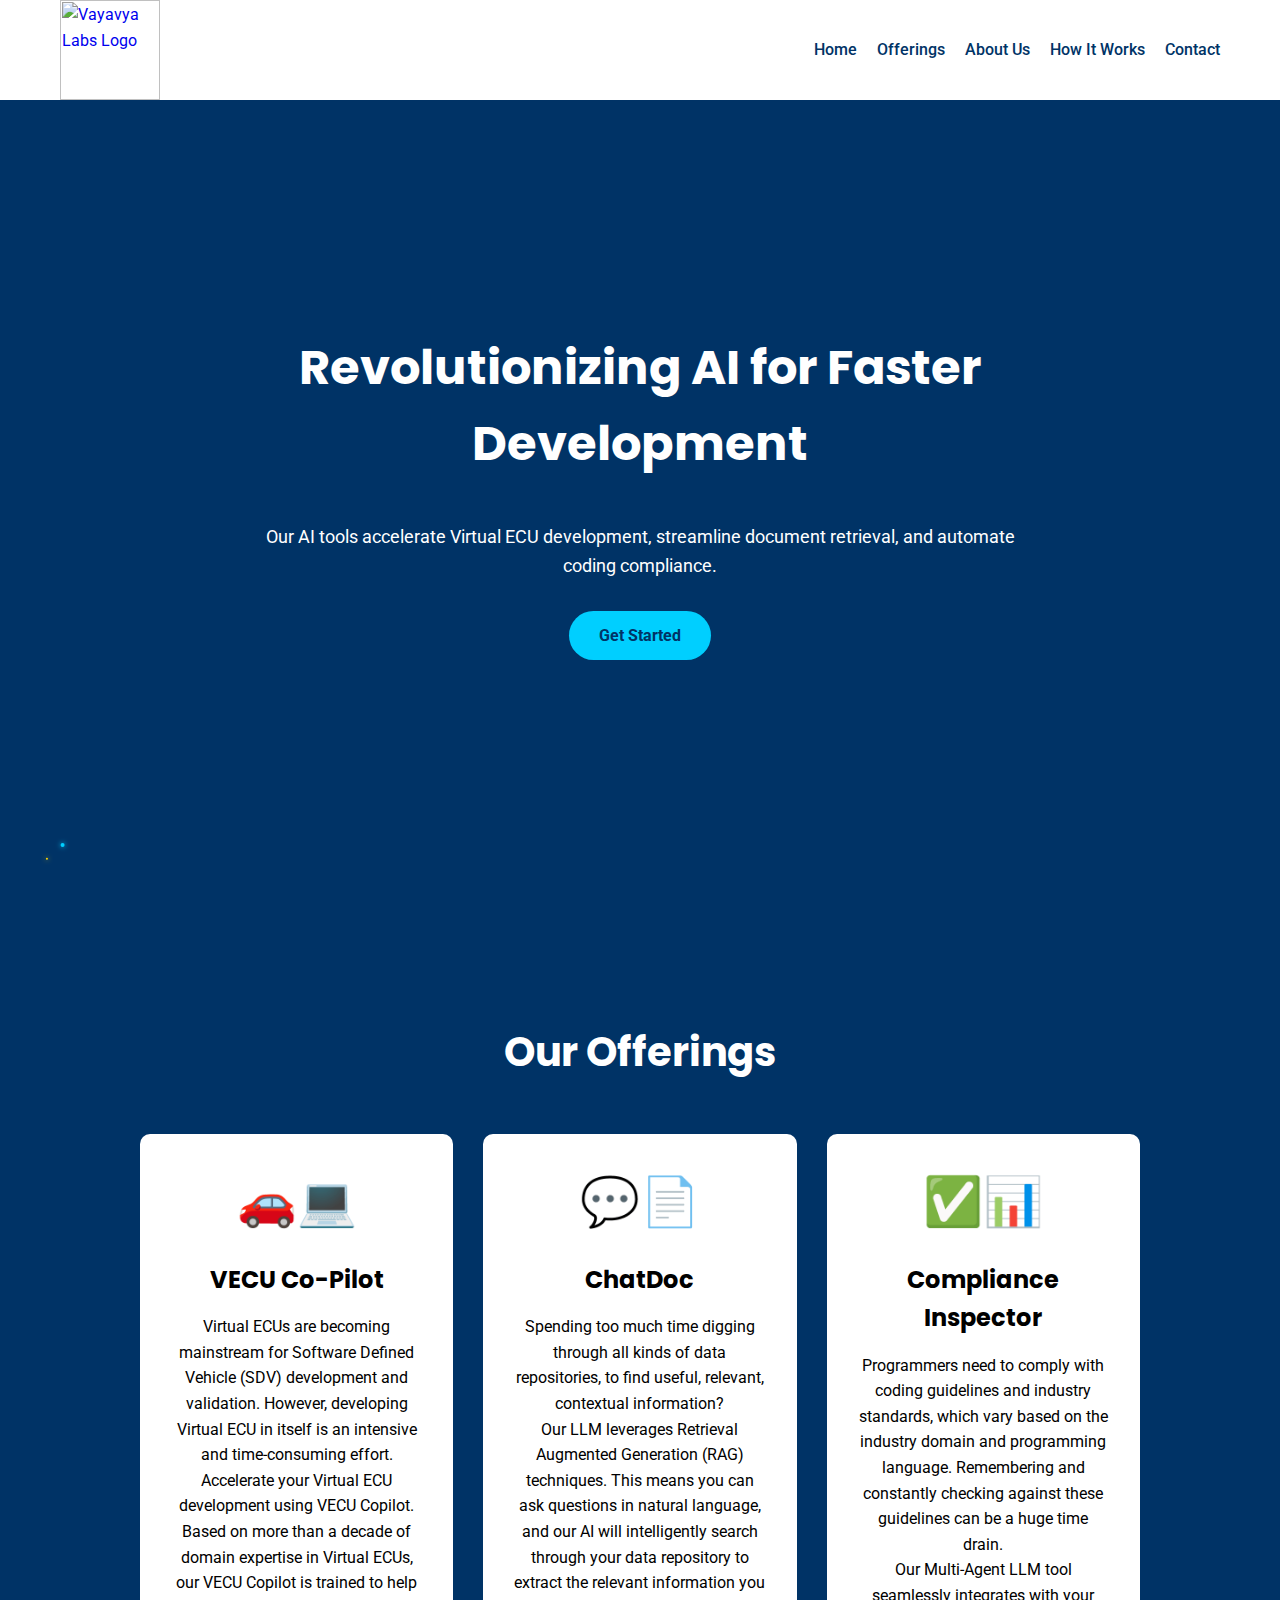
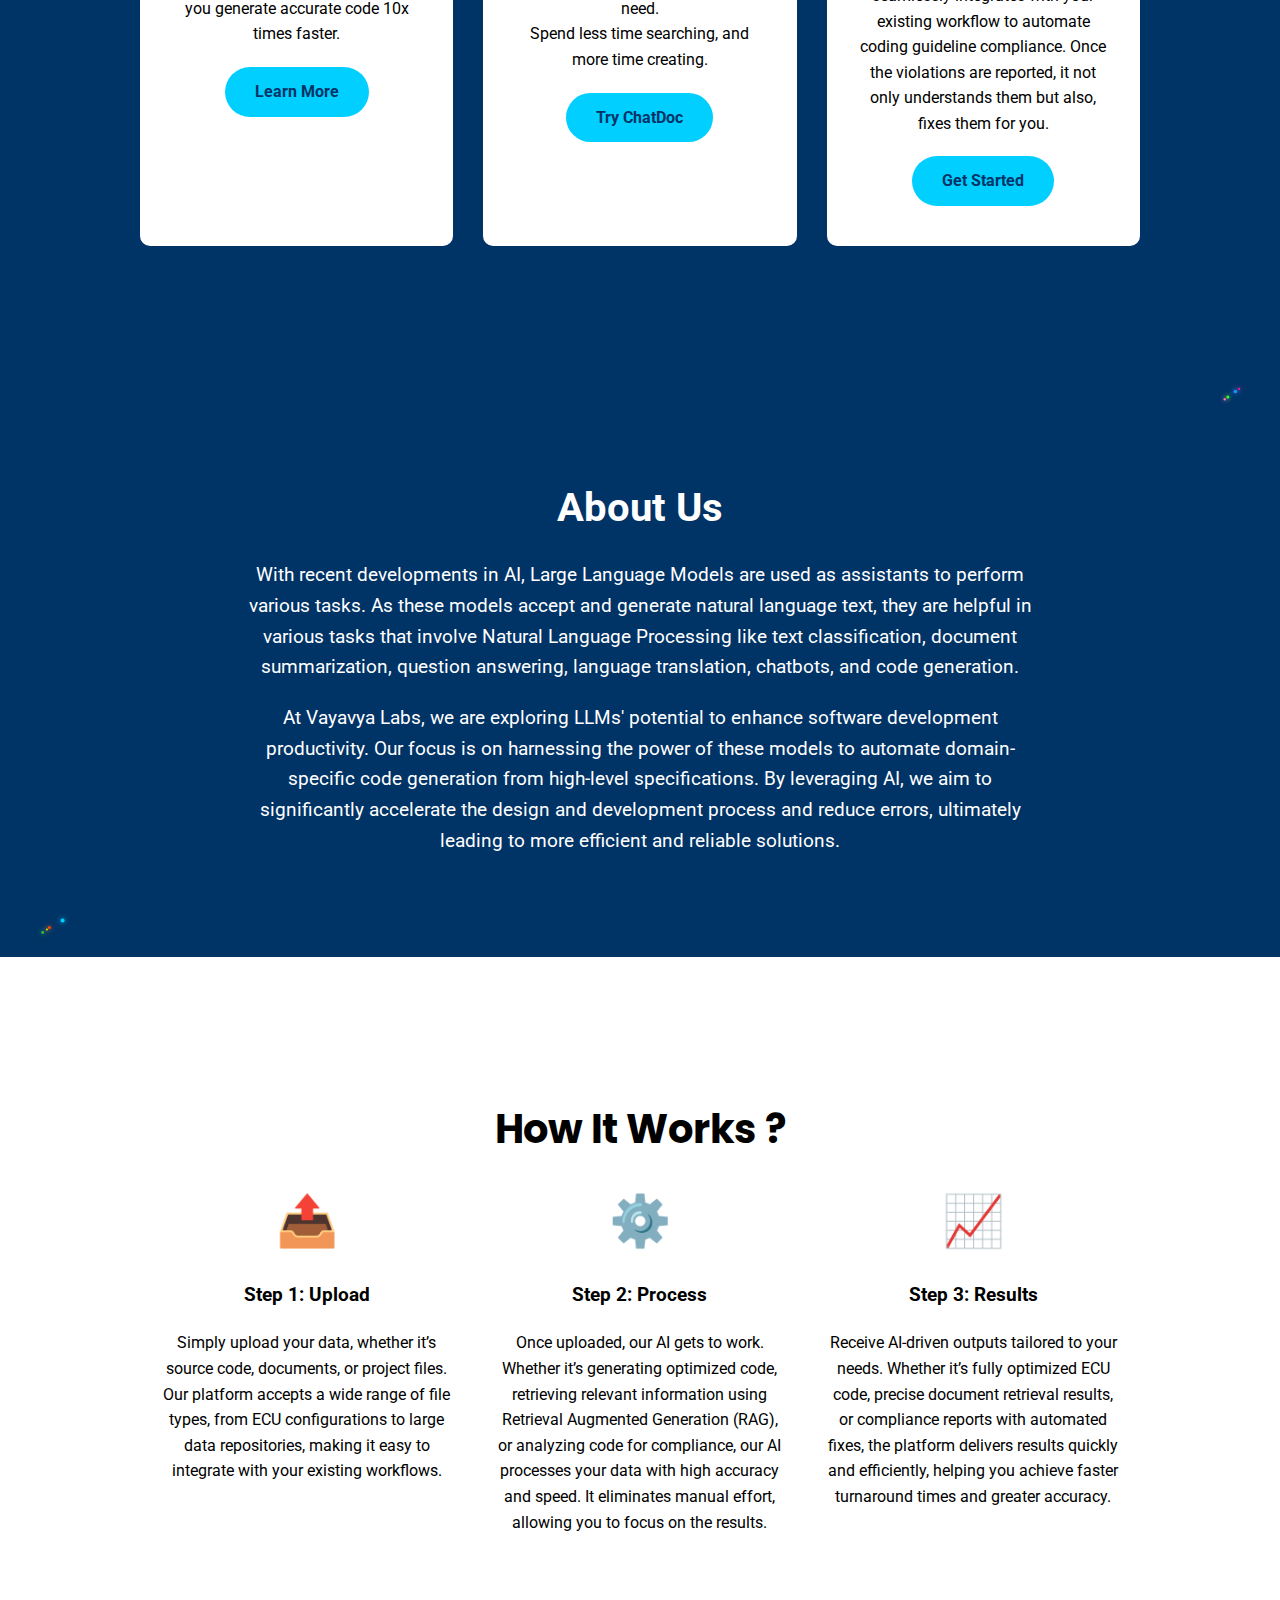
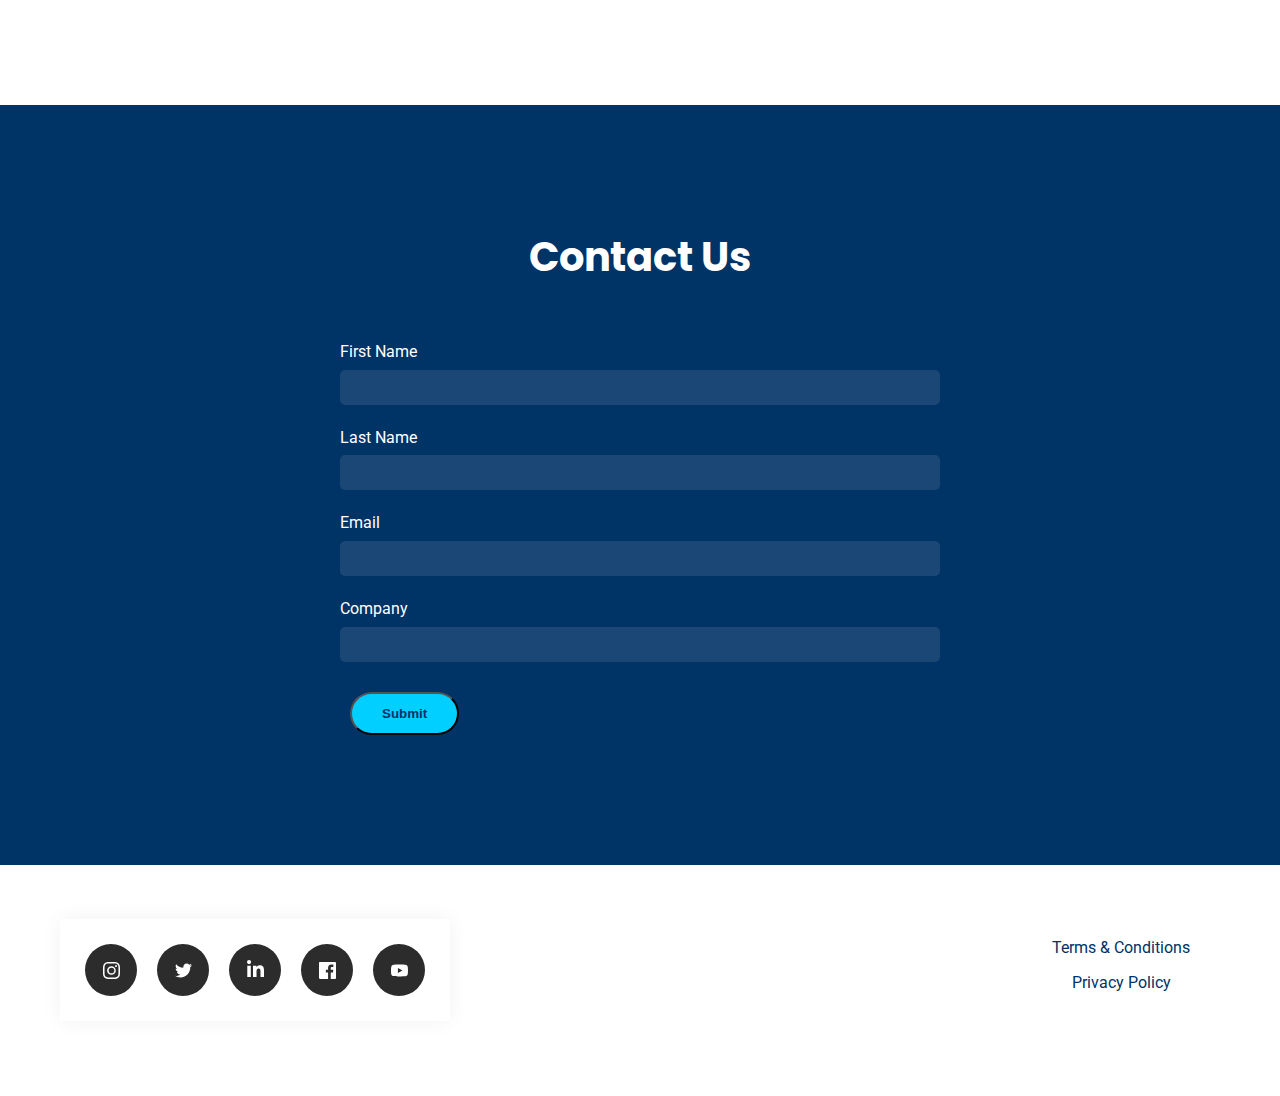
==== index.html @ 44fab0cd "Initial Commit, Adding all files" ====
<html>
<head>
  <meta charset="UTF-8">
  <meta name="viewport" content="width=device-width, initial-scale=1.0">
  <script src="js/script.js"></script>
<link rel="apple-touch-icon" sizes="180x180" href="img/favicon/apple-touch-icon.png">
<link rel="icon" type="image/png" sizes="32x32" href="img/favicon/favicon-32x32.png">
<link rel="icon" type="image/png" sizes="16x16" href="img/favicon/favicon-16x16.png">
<link rel="manifest" href="img/favicon/site.webmanifest">
  <link rel="stylesheet" href="css/style.css">
  <title>AI | Vayavya Labs</title>

  <link href="https://fonts.googleapis.com/css2?family=Poppins:wght@400;700&family=Roboto:wght@400;500&display=swap" rel="stylesheet">
  <script src="https://kit.fontawesome.com/your-fontawesome-kit.js" crossorigin="anonymous"></script>
</head>
<body>
  <header>
    <nav class="container">
      <div class="logo">
        <a href="/">
          <img src="https://vayavyalabs.com/wp-content/uploads/2021/05/logo-transparent.png" alt="Vayavya Labs Logo">
        </a>
      </div>
      <div class="nav-links">
        <a href="#home">Home</a>
        <a href="#offerings">Offerings</a>
        <a href="#about-us">About Us</a>
        <a href="#how-it-works">How It Works</a>
        <a href="#contact">Contact</a>
      </div>
    </nav>
  </header>

  <main>
    <section id="home" class="hero">
      <div class="hero-content">
        <h1>Revolutionizing AI for Faster Development</h1>
        <p>Our AI tools accelerate Virtual ECU development, streamline document retrieval, and automate coding compliance.</p>
        <a href="#offerings" class="cta-button">Get Started</a>
      </div>
      <div class="hero-background">
        <svg width="100%" height="100%" xmlns="http://www.w3.org/2000/svg">
          <defs>
            <filter id="glow">
              <feGaussianBlur stdDeviation="2.5" result="coloredBlur"/>
              <feMerge>
                <feMergeNode in="coloredBlur"/>
                <feMergeNode in="SourceGraphic"/>
              </feMerge>
            </filter>
          </defs>
          <g filter="url(#glow)">
            <circle cx="50%" cy="50%" r="2" fill="#00CFFF">
              <animate attributeName="cx" from="0" to="100%" dur="15s" repeatCount="indefinite" />
              <animate attributeName="cy" from="100%" to="0" dur="12s" repeatCount="indefinite" />
            </circle>
            <circle cx="70%" cy="30%" r="1.5" fill="#39FF14">
              <animate attributeName="cx" from="100%" to="0" dur="18s" repeatCount="indefinite" />
              <animate attributeName="cy" from="0" to="100%" dur="14s" repeatCount="indefinite" />
            </circle>
            <circle cx="30%" cy="70%" r="1" fill="#FFD700">
              <animate attributeName="cx" from="0" to="100%" dur="20s" repeatCount="indefinite" />
              <animate attributeName="cy" from="100%" to="0" dur="16s" repeatCount="indefinite" />
            </circle>
            <circle cx="80%" cy="20%" r="1.2" fill="#FF69B4">
              <animate attributeName="cx" from="100%" to="0" dur="17s" repeatCount="indefinite" />
              <animate attributeName="cy" from="0" to="100%" dur="13s" repeatCount="indefinite" />
            </circle>
          </g>
        </svg>
      </div>
    </section>

    <section id="offerings" class="section">
      <div class="container">
        <h2 class="section-title">Our Offerings</h2>
        <div class="offerings">
          <div class="offering-card">
            <div class="offering-icon">🚗💻</div>
            <h3 class="offering-title">VECU Co-Pilot</h3>
            <p>Virtual ECUs are becoming mainstream for Software Defined Vehicle (SDV) development and validation. However, developing Virtual ECU in itself is an intensive and time-consuming effort. 
            <br>
            Accelerate your Virtual ECU development using VECU Copilot. Based on more than a decade of domain expertise in Virtual ECUs, our VECU Copilot is trained to help you generate accurate code 10x times faster.</p>
            <a href="#vecu-copilot" class="cta-button">Learn More</a>
          </div>
          <div class="offering-card">
            <div class="offering-icon">💬📄</div>
            <h3 class="offering-title">ChatDoc</h3>
            <p>Spending too much time digging through all kinds of data  repositories, to find useful, relevant, contextual information?
              <br>
              Our LLM leverages Retrieval Augmented Generation (RAG) techniques. This means you can ask questions in natural language, and our AI will intelligently search through your data repository to extract the relevant information you need.
              <br>
              Spend less time searching, and more time creating.</p>
            <a href="#chatdoc-demo" class="cta-button">Try ChatDoc</a>
          </div>
          <div class="offering-card">
            <div class="offering-icon">✅📊</div>
            <h3 class="offering-title">Compliance Inspector</h3>
            <p>Programmers need to comply with coding guidelines and industry standards, which vary based on the industry domain and programming language. Remembering and constantly checking against these guidelines can be a huge time drain.
              <br>
              Our Multi-Agent LLM tool seamlessly integrates with your existing workflow to automate coding guideline compliance. Once the violations are reported, it not only understands them but also, fixes them for you.
              </p>
            <a href="#compliance-inspector" class="cta-button">Get Started</a>
          </div>
        </div>
      </div>
    </section>

<!-- About Us Section -->
<section id="about-us" class="about-us">
  <svg width="100%" height="100%" xmlns="http://www.w3.org/2000/svg">
    <defs>
      <filter id="glow">
        <feGaussianBlur stdDeviation="2.5" result="coloredBlur"></feGaussianBlur>
        <feMerge>
          <feMergeNode in="coloredBlur"></feMergeNode>
          <feMergeNode in="SourceGraphic"></feMergeNode>
        </feMerge>
      </filter>
    </defs>
    <g filter="url(#glow)">
      <!-- Existing particles -->
      <circle cx="50%" cy="50%" r="2" fill="#00CFFF">
        <animate attributeName="cx" from="0" to="100%" dur="15s" repeatCount="indefinite"></animate>
        <animate attributeName="cy" from="100%" to="0" dur="12s" repeatCount="indefinite"></animate>
      </circle>
      <circle cx="70%" cy="30%" r="1.5" fill="#39FF14">
        <animate attributeName="cx" from="100%" to="0" dur="18s" repeatCount="indefinite"></animate>
        <animate attributeName="cy" from="0" to="100%" dur="14s" repeatCount="indefinite"></animate>
      </circle>
      <circle cx="30%" cy="70%" r="1" fill="#FFD700">
        <animate attributeName="cx" from="0" to="100%" dur="20s" repeatCount="indefinite"></animate>
        <animate attributeName="cy" from="100%" to="0" dur="16s" repeatCount="indefinite"></animate>
      </circle>
      <circle cx="80%" cy="20%" r="1.2" fill="#FF69B4">
        <animate attributeName="cx" from="100%" to="0" dur="17s" repeatCount="indefinite"></animate>
        <animate attributeName="cy" from="0" to="100%" dur="13s" repeatCount="indefinite"></animate>
      </circle>
      <!-- Additional particles -->
      <circle cx="20%" cy="80%" r="1.5" fill="#FF4500">
        <animate attributeName="cx" from="0" to="100%" dur="19s" repeatCount="indefinite"></animate>
        <animate attributeName="cy" from="100%" to="0" dur="15s" repeatCount="indefinite"></animate>
      </circle>
      <circle cx="60%" cy="40%" r="1.8" fill="#1E90FF">
        <animate attributeName="cx" from="100%" to="0" dur="21s" repeatCount="indefinite"></animate>
        <animate attributeName="cy" from="0" to="100%" dur="17s" repeatCount="indefinite"></animate>
      </circle>
      <circle cx="40%" cy="60%" r="1.3" fill="#32CD32">
        <animate attributeName="cx" from="0" to="100%" dur="22s" repeatCount="indefinite"></animate>
        <animate attributeName="cy" from="100%" to="0" dur="18s" repeatCount="indefinite"></animate>
      </circle>
      <circle cx="90%" cy="10%" r="1.1" fill="#FF1493">
        <animate attributeName="cx" from="100%" to="0" dur="23s" repeatCount="indefinite"></animate>
        <animate attributeName="cy" from="0" to="100%" dur="19s" repeatCount="indefinite"></animate>
      </circle>
    </g>
  </svg>
  <h2>About Us</h2>
  <p>With recent developments in AI, Large Language Models are used as assistants to perform various tasks. As these models accept and generate natural language text, they are helpful in various tasks that involve Natural Language Processing like text classification, document summarization, question answering, language translation, chatbots, and code generation.</p>
  <p>At Vayavya Labs, we are exploring LLMs' potential to enhance software development productivity. Our focus is on harnessing the power of these models to automate domain-specific code generation from high-level specifications. By leveraging AI, we aim to significantly accelerate the design and development process and reduce errors, ultimately leading to more efficient and reliable solutions.</p>
</section>

    <section id="how-it-works" class="section">
      <div class="container">
        <h2 class="section-title">How It Works ?</h2>
        <div class="how-it-works">
          <div class="step">
            <div class="step-icon">📤</div>
            <h3>Step 1: Upload</h3>
            <p>Simply upload your data, whether it’s source code, documents, or project files. Our platform accepts a wide range of file types, from ECU configurations to large data repositories, making it easy to integrate with your existing workflows.</p>
          </div>
          <div class="step">
            <div class="step-icon">⚙️</div>
            <h3>Step 2: Process</h3>
            <p>Once uploaded, our AI gets to work. Whether it’s generating optimized code, retrieving relevant information using Retrieval Augmented Generation (RAG), or analyzing code for compliance, our AI processes your data with high accuracy and speed. It eliminates manual effort, allowing you to focus on the results.</p>
          </div>
          <div class="step">
            <div class="step-icon">📈</div>
            <h3>Step 3: Results</h3>
            <p>Receive AI-driven outputs tailored to your needs. Whether it’s fully optimized ECU code, precise document retrieval results, or compliance reports with automated fixes, the platform delivers results quickly and efficiently, helping you achieve faster turnaround times and greater accuracy.</p>
          </div>
        </div>
      </div>
    </section>

    <section id="contact" class="section">
      <div class="container">
        <h2 class="section-title">Contact Us</h2>
        <form class="contact-form" action="https://formspree.io/f/xnnqadod" method="POST">
          <div class="form-group">
            <label for="firstName">First Name</label>
            <input type="text" id="firstName" name="firstName" required>
          </div>
          <div class="form-group">
            <label for="lastName">Last Name</label>
            <input type="text" id="lastName" name="lastName" required>
          </div>
          <div class="form-group">
            <label for="email">Email</label>
            <input type="email" id="email" name="email" required>
          </div>
          <div class="form-group">
            <label for="company">Company</label>
            <input type="text" id="company" name="company" required>
          </div>
          <button type="submit" class="cta-button">Submit</button>
        </form>
      </div>
    </section>
  </main>

  <footer>
    <div class="container">
      <div class="footer-content">
<div class="card">
  <a class="socialContainer containerOne" href="https://www.instagram.com/vayavyalabs/">
    <svg viewBox="0 0 16 16" class="socialSvg instagramSvg"> <path d="M8 0C5.829 0 5.556.01 4.703.048 3.85.088 3.269.222 2.76.42a3.917 3.917 0 0 0-1.417.923A3.927 3.927 0 0 0 .42 2.76C.222 3.268.087 3.85.048 4.7.01 5.555 0 5.827 0 8.001c0 2.172.01 2.444.048 3.297.04.852.174 1.433.372 1.942.205.526.478.972.923 1.417.444.445.89.719 1.416.923.51.198 1.09.333 1.942.372C5.555 15.99 5.827 16 8 16s2.444-.01 3.298-.048c.851-.04 1.434-.174 1.943-.372a3.916 3.916 0 0 0 1.416-.923c.445-.445.718-.891.923-1.417.197-.509.332-1.09.372-1.942C15.99 10.445 16 10.173 16 8s-.01-2.445-.048-3.299c-.04-.851-.175-1.433-.372-1.941a3.926 3.926 0 0 0-.923-1.417A3.911 3.911 0 0 0 13.24.42c-.51-.198-1.092-.333-1.943-.372C10.443.01 10.172 0 7.998 0h.003zm-.717 1.442h.718c2.136 0 2.389.007 3.232.046.78.035 1.204.166 1.486.275.373.145.64.319.92.599.28.28.453.546.598.92.11.281.24.705.275 1.485.039.843.047 1.096.047 3.231s-.008 2.389-.047 3.232c-.035.78-.166 1.203-.275 1.485a2.47 2.47 0 0 1-.599.919c-.28.28-.546.453-.92.598-.28.11-.704.24-1.485.276-.843.038-1.096.047-3.232.047s-2.39-.009-3.233-.047c-.78-.036-1.203-.166-1.485-.276a2.478 2.478 0 0 1-.92-.598 2.48 2.48 0 0 1-.6-.92c-.109-.281-.24-.705-.275-1.485-.038-.843-.046-1.096-.046-3.233 0-2.136.008-2.388.046-3.231.036-.78.166-1.204.276-1.486.145-.373.319-.64.599-.92.28-.28.546-.453.92-.598.282-.11.705-.24 1.485-.276.738-.034 1.024-.044 2.515-.045v.002zm4.988 1.328a.96.96 0 1 0 0 1.92.96.96 0 0 0 0-1.92zm-4.27 1.122a4.109 4.109 0 1 0 0 8.217 4.109 4.109 0 0 0 0-8.217zm0 1.441a2.667 2.667 0 1 1 0 5.334 2.667 2.667 0 0 1 0-5.334z"></path> </svg>
  </a>
  
  <a class="socialContainer containerTwo" href="https://x.com/vayavya">
    <svg viewBox="0 0 24 24" class="socialSvg twitterSvg">
      <path d="M23.954 4.569c-.885.392-1.83.656-2.825.775 1.014-.611 1.794-1.574 2.163-2.723-.949.555-2.005.959-3.127 1.184-.896-.959-2.173-1.559-3.591-1.559-2.717 0-4.92 2.203-4.92 4.917 0 .39.045.765.127 1.124-4.087-.205-7.719-2.165-10.148-5.144-.422.722-.666 1.561-.666 2.475 0 1.71.87 3.213 2.188 4.096-.807-.026-1.566-.248-2.228-.616v.061c0 2.385 1.693 4.374 3.946 4.827-.413.111-.849.171-1.296.171-.314 0-.615-.03-.916-.086.631 1.953 2.445 3.377 4.604 3.417-1.68 1.319-3.809 2.105-6.102 2.105-.39 0-.779-.023-1.17-.067 2.189 1.394 4.768 2.209 7.557 2.209 9.054 0 14.002-7.496 14.002-13.986 0-.21 0-.423-.015-.634.961-.695 1.8-1.562 2.46-2.549z"></path>
    </svg>
  </a>
    
  <a class="socialContainer containerThree" href="https://www.linkedin.com/company/vayavya-labs-pvt--ltd/">
    <svg viewBox="0 0 448 512" class="socialSvg linkdinSvg"><path d="M100.28 448H7.4V148.9h92.88zM53.79 108.1C24.09 108.1 0 83.5 0 53.8a53.79 53.79 0 0 1 107.58 0c0 29.7-24.1 54.3-53.79 54.3zM447.9 448h-92.68V302.4c0-34.7-.7-79.2-48.29-79.2-48.29 0-55.69 37.7-55.69 76.7V448h-92.78V148.9h89.08v40.8h1.3c12.4-23.5 42.69-48.3 87.88-48.3 94 0 111.28 61.9 111.28 142.3V448z"></path></svg>
  </a>
  
<a class="socialContainer containerFour" href="https://www.facebook.com/vayavyalabs/"><svg viewBox="0 0 24 24" class="socialSvg facebookSvg">
          <path d="M22.675 0h-21.35C.597 0 0 .597 0 1.326v21.348C0 23.403.597 24 1.326 24H12.82v-9.294H9.692v-3.622h3.128V8.413c0-3.1 1.893-4.788 4.659-4.788 1.325 0 2.463.099 2.795.143v3.24l-1.918.001c-1.504 0-1.794.715-1.794 1.763v2.31h3.587l-.467 3.622h-3.12V24h6.116c.729 0 1.326-.597 1.326-1.326V1.326C24 .597 23.403 0 22.675 0z"></path>
    </svg>
</a>

  <a class="socialContainer containerFive" href="https://www.youtube.com/@vayavyalabs">
    <svg viewBox="0 0 24 24" class="socialSvg youtubeSvg"><path d="M23.498 6.186a2.999 2.999 0 0 0-2.116-2.116C19.622 3.5 12 3.5 12 3.5s-7.622 0-9.382.57a2.999 2.999 0 0 0-2.116 2.116C0 7.946 0 12 0 12s0 4.054.502 5.814a2.999 2.999 0 0 0 2.116 2.116C4.378 20.5 12 20.5 12 20.5s7.622 0 9.382-.57a2.999 2.999 0 0 0 2.116-2.116C24 16.054 24 12 24 12s0-4.054-.502-5.814zM9.75 15.5v-7l6.5 3.5-6.5 3.5z"></path></svg>
  </a>
</div>


<div class="footer-links">
  <ul>
    <li><a href="/terms_and_conditions">Terms & Conditions</a></li>
    <li><a href="/privacy_policy">Privacy Policy</a></li>
  </ul>
</div>
  </footer>
</body>
</html>
---- css/style.css ----
:root {
    --primary-bg: #003366;
    --secondary-bg: #FFFFFF; /* Changed to white */
    --accent-color: #00CFFF;
    --text-color: #FFFFFF;
    --heading-font: 'Poppins', sans-serif;
    --body-font: 'Roboto', sans-serif;
    --header-footer-text-color: #003366; /* New variable for text color in header and footer */
}

* {
    margin: 0;
    padding: 0;
    box-sizing: border-box;
}

body {
    font-family: var(--body-font);
    background-color: var(--primary-bg);
    color: var(--text-color);
    line-height: 1.6;
}

.container {
    max-width: 1200px;
    margin: 0 auto;
    padding: 0 20px;
}

header {
    background-color: var(--secondary-bg); /* Changed to white */
    color: var(--header-footer-text-color); /* Changed text color */
    position: fixed;
    width: 100%;
    z-index: 1000;
    backdrop-filter: blur(10px);
    margin-bottom: 100px;
}

nav {
    display: flex;
    justify-content: space-between;
    align-items: center;
    padding: 20px 0;
}

.logo img {
    width: 100px; /* Default size for larger screens */
    transition: width 0.3s ease;
}

@media (max-width: 768px) {
    .logo img {
        width: 80px; /* Smaller size for tablets and mobile devices */
    }
}

@media (max-width: 480px) {
    .logo img {
        width: 60px; /* Even smaller size for small mobile devices */
    }
}

.nav-links {
    display: flex;
    gap: 20px;
}

.nav-links a {
    color: var(--header-footer-text-color); /* Changed text color */
    text-decoration: none;
    font-weight: 500;
    transition: color 0.3s ease;
}

.nav-links a:hover {
    color: var(--accent-color);
}

.hero {
    display: flex;
    align-items: center;
    justify-content: center;
    text-align: center;
    position: relative;
    overflow: hidden;
    padding-top: 80px;
    height: 100vh;
}

.hero-content {
    z-index: 1;
    max-width: 800px;
    margin: 0 auto;
}

.hero-background {
    position: absolute;
    top: 0;
    left: 0;
    width: 100%;
    height: 100%;
    z-index: 0;
}

.hero h1 {
    font-family: var(--heading-font);
    font-size: 48px;
    padding: 20px;
}

.hero p {
    font-size: 18px;
    padding: 20px;
}

.cta-button {
    display: inline-block;
    background-color: var(--accent-color);
    color: var(--primary-bg);
    padding: 12px 30px;
    border-radius: 30px;
    text-decoration: none;
    font-weight: bold;
    transition: all 0.3s ease;
    margin: 10px;
}

.cta-button:hover {
    background-color: #FFFFFF;
    box-shadow: 0 0 20px rgba(0, 207, 255, 0.5);
}

.section {
    padding: 120px;
    margin: auto;
}

.section-title {
    font-family: var(--heading-font);
    font-size: 40px;
    text-align: center;
    margin-bottom: 50px;
}

.offerings {
    display: grid;
    grid-template-columns: repeat(auto-fit, minmax(300px, 1fr));
    gap: 30px;
}

.offering-card {
    background-color: var(--secondary-bg);
    border-radius: 10px;
    padding: 30px;
    text-align: center;
    transition: transform 0.3s ease;
}

.offering-card:hover {
    transform: translateY(-10px);
}

.offering-icon {
    font-size: 48px;
    margin-bottom: 20px;
    color: var(--accent-color);
}

.offering-title {
    font-family: var(--heading-font);
    font-size: 24px;
    margin-bottom: 15px;
    color: black;
}

.offering-card p {
    color: black;
    margin-bottom: 10px;
}

.about-us {
    position: relative;
    padding: 80px;
    text-align: center;
    color: white; /* Ensure text is readable on the new background */
    overflow: hidden; /* Ensure SVG doesn't overflow */
}

.about-us svg {
    position: absolute;
    top: 0;
    left: 0;
    width: 100%;
    height: 100%;
    z-index: -1; /* Ensure SVG is behind the text */
}

.about-us h2 {
    margin-top: 30px;
    font-size: 2.5em;
    margin-bottom: 20px;
    color: white; /* Ensure heading is readable on the new background */
}

.about-us p {
    font-size: 1.2em;
    line-height: 1.6;
    color: white; /* Ensure paragraph text is readable on the new background */
    max-width: 800px;
    margin: 0 auto 20px;
}

#how-it-works {
    background-color: white;
}

.how-it-works {
    display: flex;
    justify-content: space-around;
    flex-wrap: wrap;
}

#how-it-works h2, #how-it-works h3, #how-it-works p {
    color: black;
    margin: 20px;
}

.step {
    flex: 1;
    min-width: 250px;
    text-align: center;
    margin-bottom: 30px;
}

.step-icon {
    font-size: 50px;
    color: var(--accent-color);
    margin-bottom: 15px;
}

.contact-form {
    max-width: 600px;
    margin: 0 auto;
}

.form-group {
    margin-bottom: 20px;
}

.form-group label {
    display: block;
    margin-bottom: 5px;
}

.form-group input,
.form-group textarea {
    width: 100%;
    padding: 10px;
    border: none;
    border-radius: 5px;
    background-color: rgba(255, 255, 255, 0.1);
    color: var(--text-color);
}

footer {
    background-color: var(--secondary-bg); /* Changed to white */
    padding: 40px 0;
    text-align: center;
    color: var(--header-footer-text-color); /* Changed text color */
}

.footer-content {
    display: flex;
    justify-content: space-between;
    align-items: center;
    margin-bottom: 20px;
}

/* From Uiverse.io by PapaUiiss404 */ 
.card {
    width: fit-content;
    height: fit-content;
    background-color: #FFFFFF;
    display: flex;
    align-items: center;
    justify-content: center;
    padding: 25px 25px;
    gap: 20px;
    box-shadow: 0px 0px 20px rgba(0, 0, 0, 0.055);
}

/* for all social containers*/
.socialContainer {
    width: 52px;
    height: 52px;
    border-radius: 50%;
    background-color: rgb(44, 44, 44);
    display: flex;
    align-items: center;
    justify-content: center;
    overflow: hidden;
    transition-duration: .3s;
}
/* instagram*/
.containerOne:hover {
    background-color: #d62976;
    transition-duration: .3s;
}
/* twitter*/
.containerTwo:hover {
    background-color: #00acee;
    transition-duration: .3s;
}
/* linkdin*/
.containerThree:hover {
    background-color: #0072b1;
    transition-duration: .3s;
}
/* Facebook*/
.containerFour:hover {
    background-color: #12578c;
    transition-duration: .3s;
}
/* Youtube*/
.containerFive:hover {
    background-color: red;
    transition-duration: .3s;
}

.socialContainer:active {
    transform: scale(0.9);
    transition-duration: .3s;
}

.socialSvg {
    width: 17px;
}

.socialSvg path {
    fill: rgb(255, 255, 255);
}

.socialContainer:hover .socialSvg {
    animation: slide-in-top 0.3s both;
}

@keyframes slide-in-top {
    0% {
        transform: translateY(-50px);
        opacity: 0;
    }

    100% {
        transform: translateY(0);
        opacity: 1;
    }
}

.footer-links {
    display: flex;
    gap: 20px;
}

@media (max-width: 768px) {
    .nav-links {
        display: none;
    }

    .hero h1 {
        font-size: 36px;
    }

    .hero p {
        font-size: 16px;
    }

    .section-title {
        font-size: 28px;
    }

    .offering-card {
        padding: 20px;
    }

    .section {
        padding: 60px 20px;
    }

    .footer-content {
        flex-direction: column;
        gap: 20px;
    }

    .footer-links {
        flex-direction: column;
        align-items: center;
    }
}

@media (max-width: 480px) {
    .hero h1 {
        font-size: 28px;
    }

    .hero p {
        font-size: 14px;
    }

    .section-title {
        font-size: 24px;
    }

    .offering-card {
        padding: 15px;
    }

    .section {
        padding: 40px 10px;
    }

    .footer-content {
        flex-direction: column;
        gap: 10px;
    }

    .footer-links {
        flex-direction: column;
        align-items: center;
    }
}

.footer-links ul {
    list-style-type: none; /* Remove default list styling */
    padding: 30px; /* Remove default padding */
    margin: 0; /* Remove default margin */
}

.footer-links li {
    margin-bottom: 10px; /* Space between list items */
}

.footer-links a {
    color: var(--primary-color); /* Use primary color */
    text-decoration: none; /* Remove underline */
    font-size: 1em; /* Adjust font size */
    transition: color 0.3s ease; /* Smooth transition for hover effect */
}

.footer-links a:hover {
    color: var(--primary-color-dark); /* Darker shade on hover */
}
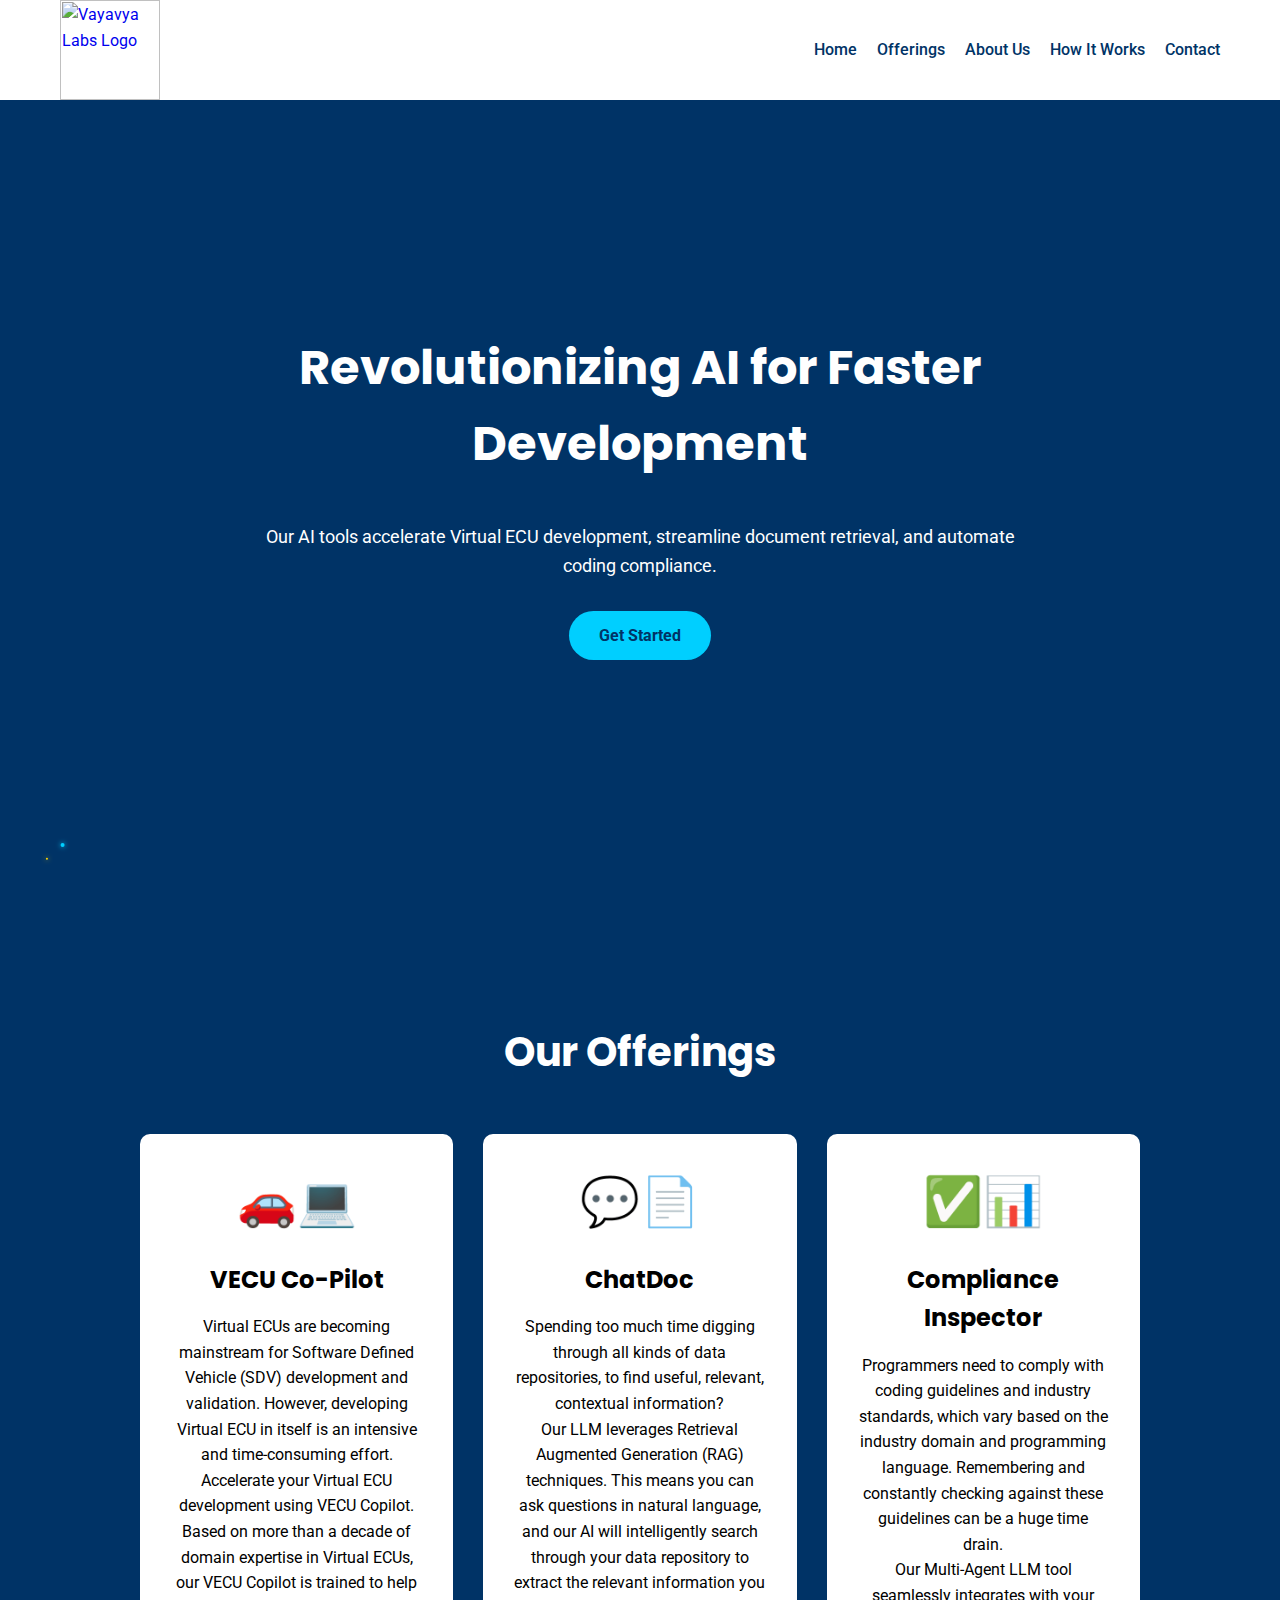
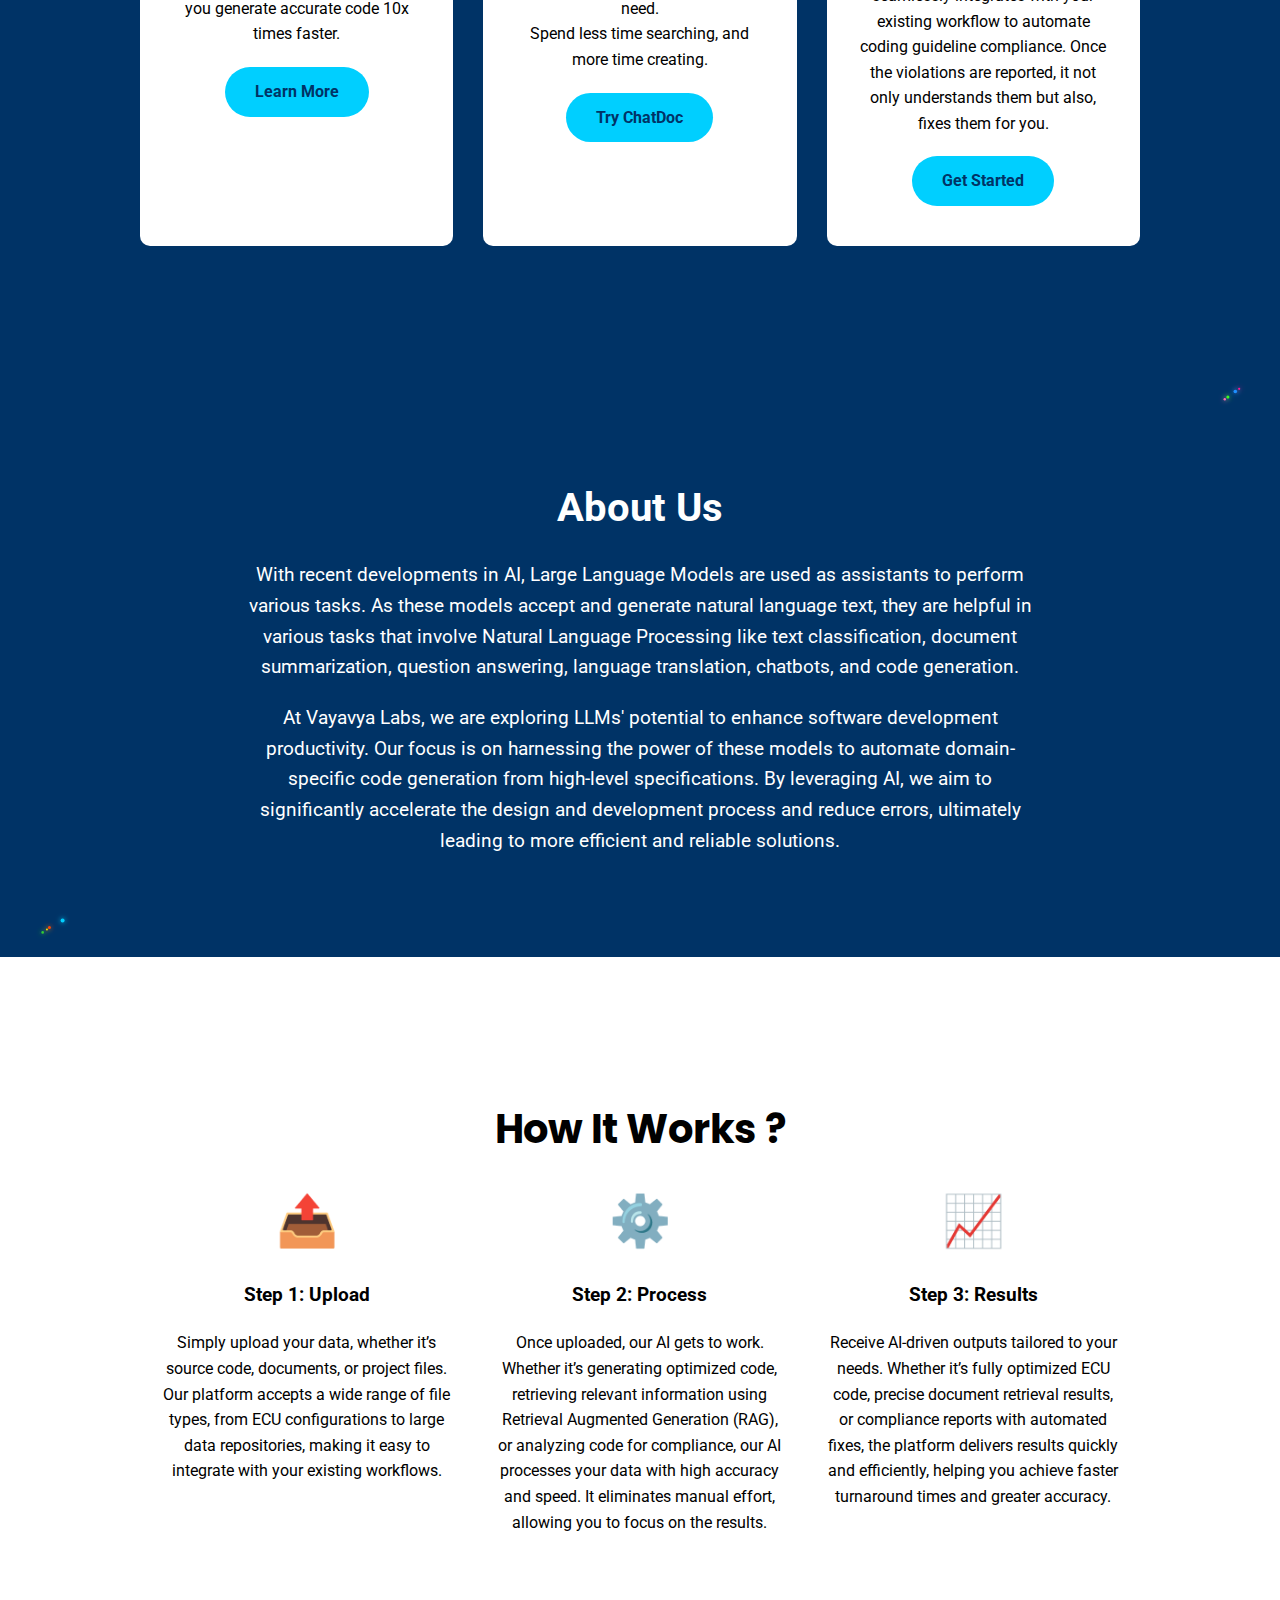
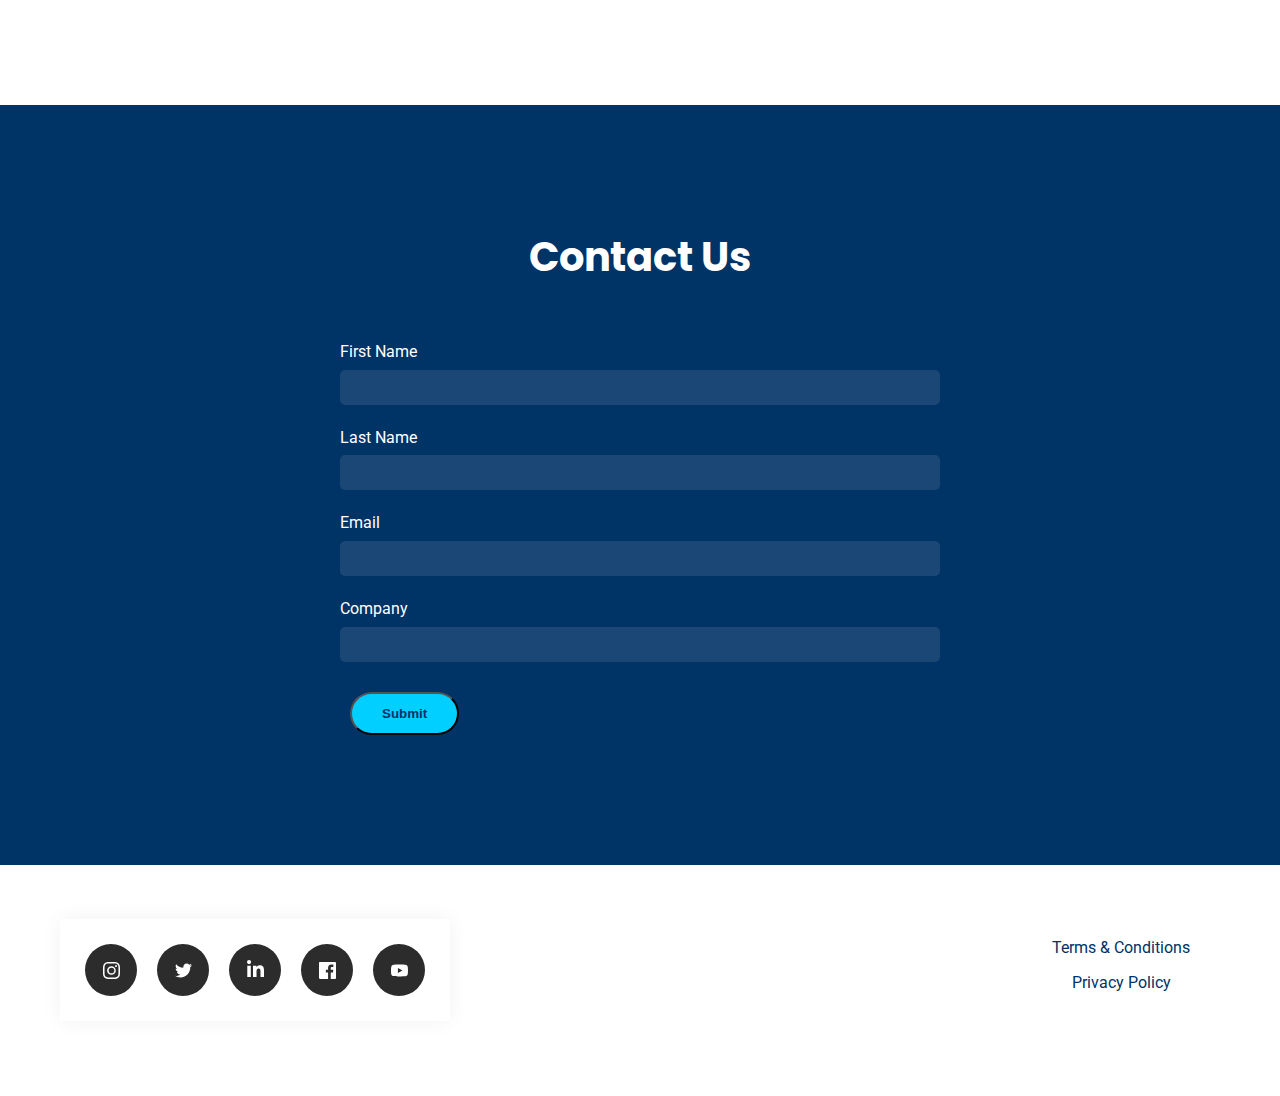
==== commit d6aaeeff: "Minor Changes, Related to usability" ====
--- a/index.html
+++ b/index.html
@@ -17,7 +17,7 @@
   <header>
     <nav class="container">
       <div class="logo">
-        <a href="/">
+        <a href="/vayavya.ai">
           <img src="https://vayavyalabs.com/wp-content/uploads/2021/05/logo-transparent.png" alt="Vayavya Labs Logo">
         </a>
       </div>
@@ -213,26 +213,26 @@
     <div class="container">
       <div class="footer-content">
 <div class="card">
-  <a class="socialContainer containerOne" href="https://www.instagram.com/vayavyalabs/">
+  <a class="socialContainer containerOne" href="https://www.instagram.com/vayavyalabs/" target="blank">
     <svg viewBox="0 0 16 16" class="socialSvg instagramSvg"> <path d="M8 0C5.829 0 5.556.01 4.703.048 3.85.088 3.269.222 2.76.42a3.917 3.917 0 0 0-1.417.923A3.927 3.927 0 0 0 .42 2.76C.222 3.268.087 3.85.048 4.7.01 5.555 0 5.827 0 8.001c0 2.172.01 2.444.048 3.297.04.852.174 1.433.372 1.942.205.526.478.972.923 1.417.444.445.89.719 1.416.923.51.198 1.09.333 1.942.372C5.555 15.99 5.827 16 8 16s2.444-.01 3.298-.048c.851-.04 1.434-.174 1.943-.372a3.916 3.916 0 0 0 1.416-.923c.445-.445.718-.891.923-1.417.197-.509.332-1.09.372-1.942C15.99 10.445 16 10.173 16 8s-.01-2.445-.048-3.299c-.04-.851-.175-1.433-.372-1.941a3.926 3.926 0 0 0-.923-1.417A3.911 3.911 0 0 0 13.24.42c-.51-.198-1.092-.333-1.943-.372C10.443.01 10.172 0 7.998 0h.003zm-.717 1.442h.718c2.136 0 2.389.007 3.232.046.78.035 1.204.166 1.486.275.373.145.64.319.92.599.28.28.453.546.598.92.11.281.24.705.275 1.485.039.843.047 1.096.047 3.231s-.008 2.389-.047 3.232c-.035.78-.166 1.203-.275 1.485a2.47 2.47 0 0 1-.599.919c-.28.28-.546.453-.92.598-.28.11-.704.24-1.485.276-.843.038-1.096.047-3.232.047s-2.39-.009-3.233-.047c-.78-.036-1.203-.166-1.485-.276a2.478 2.478 0 0 1-.92-.598 2.48 2.48 0 0 1-.6-.92c-.109-.281-.24-.705-.275-1.485-.038-.843-.046-1.096-.046-3.233 0-2.136.008-2.388.046-3.231.036-.78.166-1.204.276-1.486.145-.373.319-.64.599-.92.28-.28.546-.453.92-.598.282-.11.705-.24 1.485-.276.738-.034 1.024-.044 2.515-.045v.002zm4.988 1.328a.96.96 0 1 0 0 1.92.96.96 0 0 0 0-1.92zm-4.27 1.122a4.109 4.109 0 1 0 0 8.217 4.109 4.109 0 0 0 0-8.217zm0 1.441a2.667 2.667 0 1 1 0 5.334 2.667 2.667 0 0 1 0-5.334z"></path> </svg>
   </a>
   
-  <a class="socialContainer containerTwo" href="https://x.com/vayavya">
+  <a class="socialContainer containerTwo" href="https://x.com/vayavya" target="blank">
     <svg viewBox="0 0 24 24" class="socialSvg twitterSvg">
       <path d="M23.954 4.569c-.885.392-1.83.656-2.825.775 1.014-.611 1.794-1.574 2.163-2.723-.949.555-2.005.959-3.127 1.184-.896-.959-2.173-1.559-3.591-1.559-2.717 0-4.92 2.203-4.92 4.917 0 .39.045.765.127 1.124-4.087-.205-7.719-2.165-10.148-5.144-.422.722-.666 1.561-.666 2.475 0 1.71.87 3.213 2.188 4.096-.807-.026-1.566-.248-2.228-.616v.061c0 2.385 1.693 4.374 3.946 4.827-.413.111-.849.171-1.296.171-.314 0-.615-.03-.916-.086.631 1.953 2.445 3.377 4.604 3.417-1.68 1.319-3.809 2.105-6.102 2.105-.39 0-.779-.023-1.17-.067 2.189 1.394 4.768 2.209 7.557 2.209 9.054 0 14.002-7.496 14.002-13.986 0-.21 0-.423-.015-.634.961-.695 1.8-1.562 2.46-2.549z"></path>
     </svg>
   </a>
     
-  <a class="socialContainer containerThree" href="https://www.linkedin.com/company/vayavya-labs-pvt--ltd/">
+  <a class="socialContainer containerThree" href="https://www.linkedin.com/company/vayavya-labs-pvt--ltd/" target="blank">
     <svg viewBox="0 0 448 512" class="socialSvg linkdinSvg"><path d="M100.28 448H7.4V148.9h92.88zM53.79 108.1C24.09 108.1 0 83.5 0 53.8a53.79 53.79 0 0 1 107.58 0c0 29.7-24.1 54.3-53.79 54.3zM447.9 448h-92.68V302.4c0-34.7-.7-79.2-48.29-79.2-48.29 0-55.69 37.7-55.69 76.7V448h-92.78V148.9h89.08v40.8h1.3c12.4-23.5 42.69-48.3 87.88-48.3 94 0 111.28 61.9 111.28 142.3V448z"></path></svg>
   </a>
   
-<a class="socialContainer containerFour" href="https://www.facebook.com/vayavyalabs/"><svg viewBox="0 0 24 24" class="socialSvg facebookSvg">
+<a class="socialContainer containerFour" href="https://www.facebook.com/vayavyalabs/" target="blank"><svg viewBox="0 0 24 24" class="socialSvg facebookSvg">
           <path d="M22.675 0h-21.35C.597 0 0 .597 0 1.326v21.348C0 23.403.597 24 1.326 24H12.82v-9.294H9.692v-3.622h3.128V8.413c0-3.1 1.893-4.788 4.659-4.788 1.325 0 2.463.099 2.795.143v3.24l-1.918.001c-1.504 0-1.794.715-1.794 1.763v2.31h3.587l-.467 3.622h-3.12V24h6.116c.729 0 1.326-.597 1.326-1.326V1.326C24 .597 23.403 0 22.675 0z"></path>
     </svg>
 </a>
 
-  <a class="socialContainer containerFive" href="https://www.youtube.com/@vayavyalabs">
+  <a class="socialContainer containerFive" href="https://www.youtube.com/@vayavyalabs" target="blank">
     <svg viewBox="0 0 24 24" class="socialSvg youtubeSvg"><path d="M23.498 6.186a2.999 2.999 0 0 0-2.116-2.116C19.622 3.5 12 3.5 12 3.5s-7.622 0-9.382.57a2.999 2.999 0 0 0-2.116 2.116C0 7.946 0 12 0 12s0 4.054.502 5.814a2.999 2.999 0 0 0 2.116 2.116C4.378 20.5 12 20.5 12 20.5s7.622 0 9.382-.57a2.999 2.999 0 0 0 2.116-2.116C24 16.054 24 12 24 12s0-4.054-.502-5.814zM9.75 15.5v-7l6.5 3.5-6.5 3.5z"></path></svg>
   </a>
 </div>
@@ -240,8 +240,8 @@
 
 <div class="footer-links">
   <ul>
-    <li><a href="/terms_and_conditions">Terms & Conditions</a></li>
-    <li><a href="/privacy_policy">Privacy Policy</a></li>
+    <li><a href="vayavya.ai/terms_and_conditions">Terms & Conditions</a></li>
+    <li><a href="vayavya.ai/privacy_policy">Privacy Policy</a></li>
   </ul>
 </div>
   </footer>
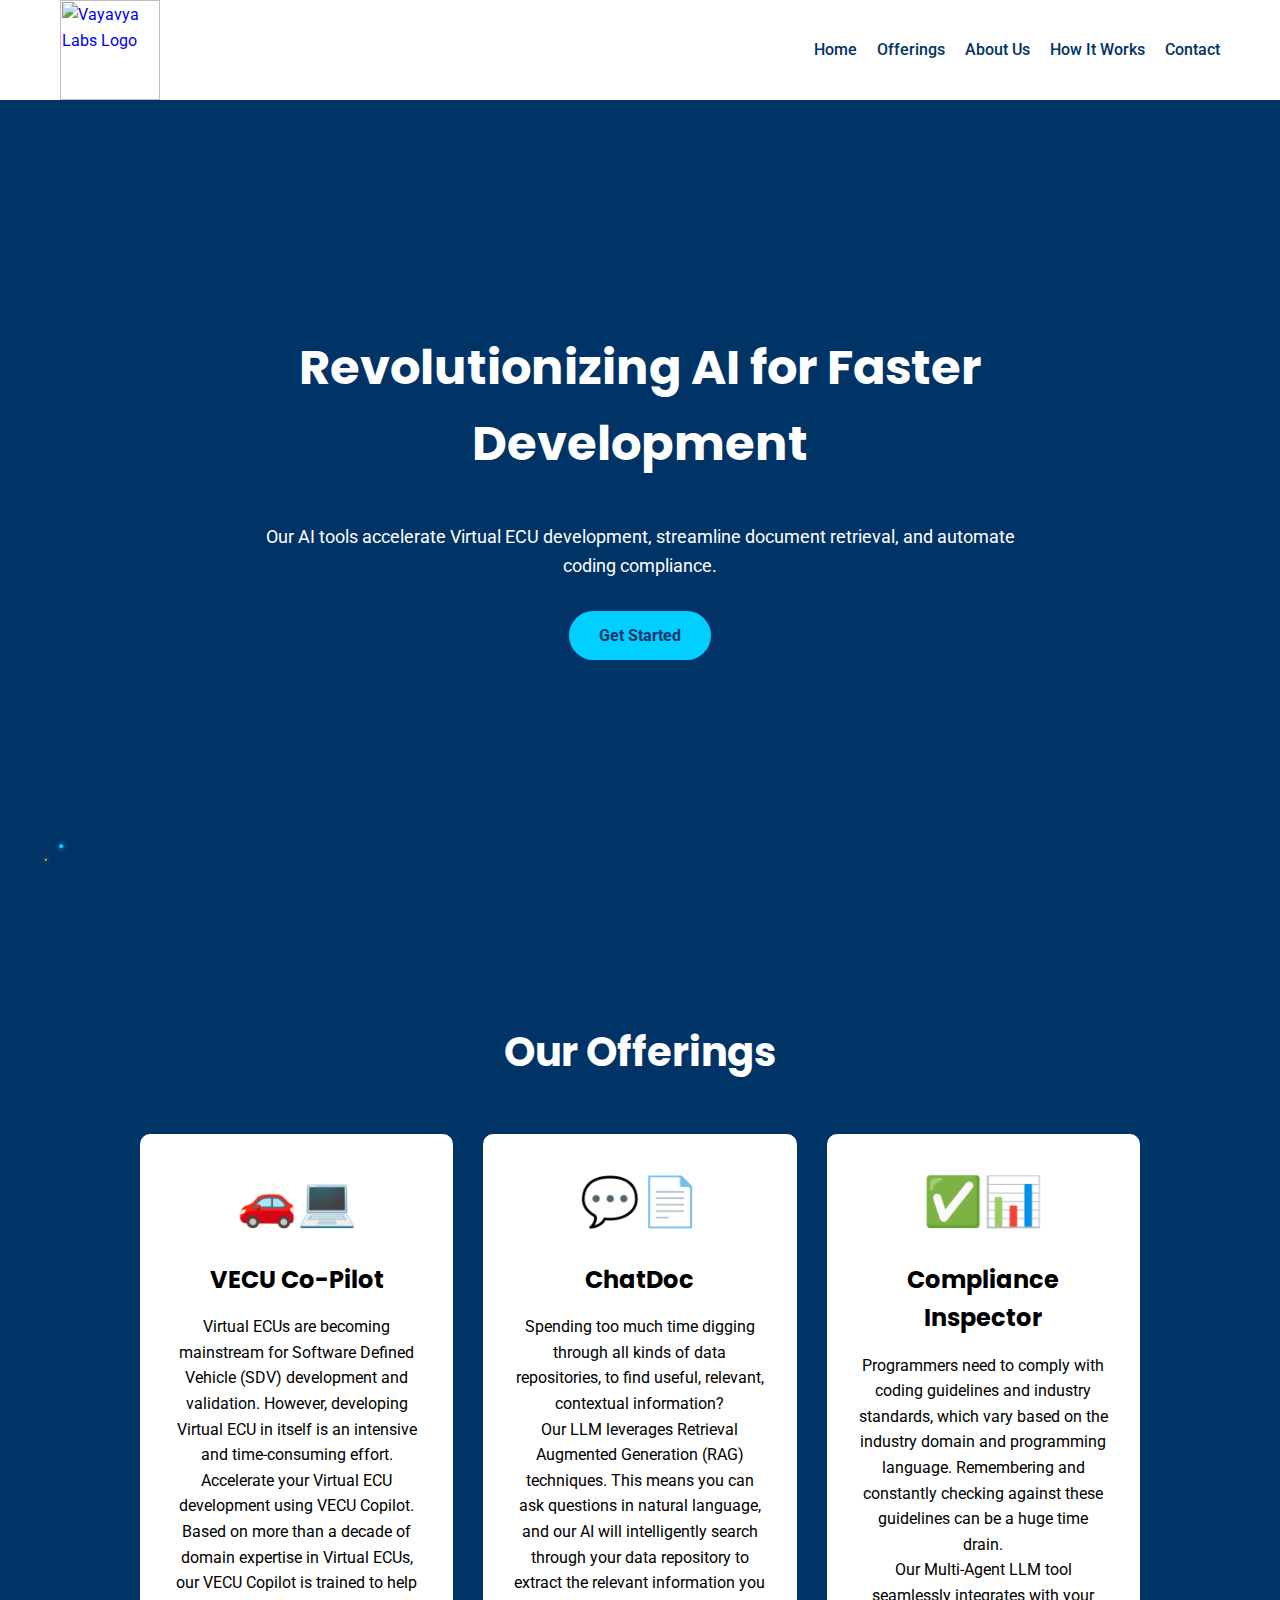
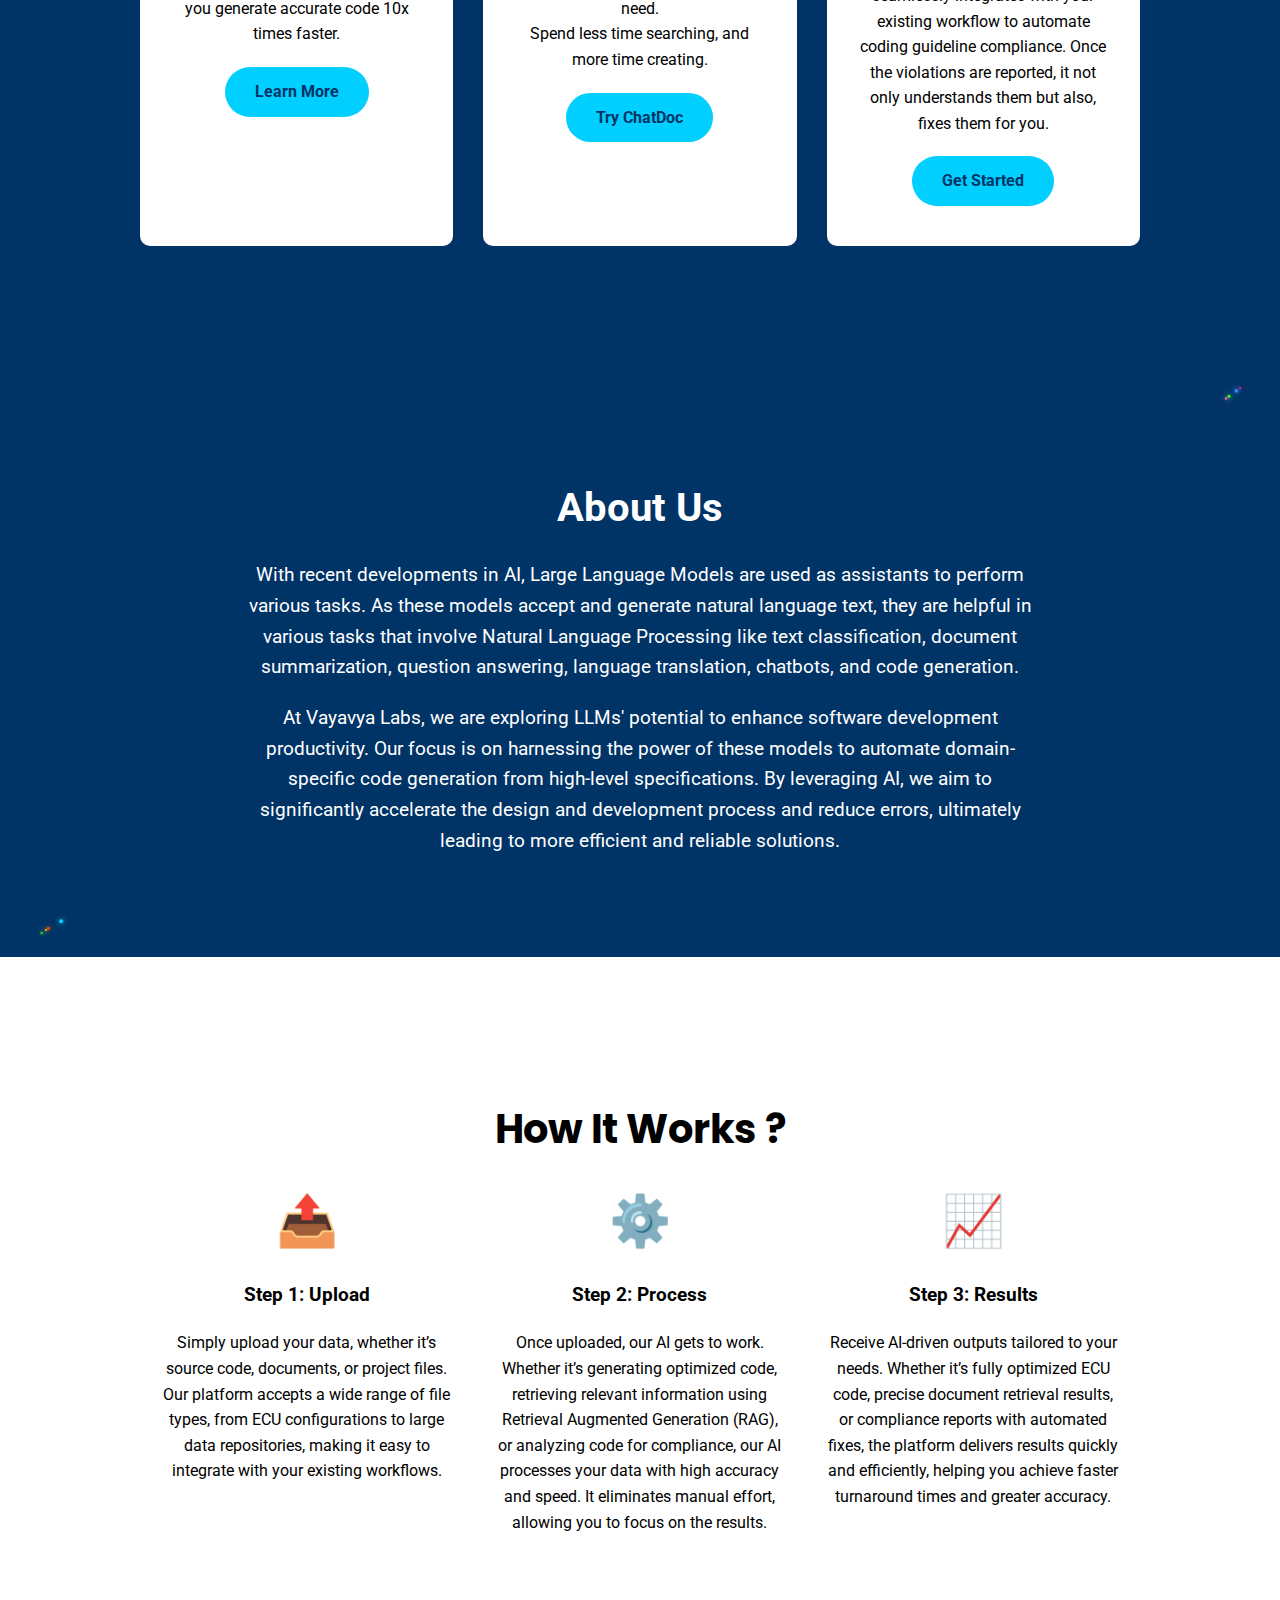
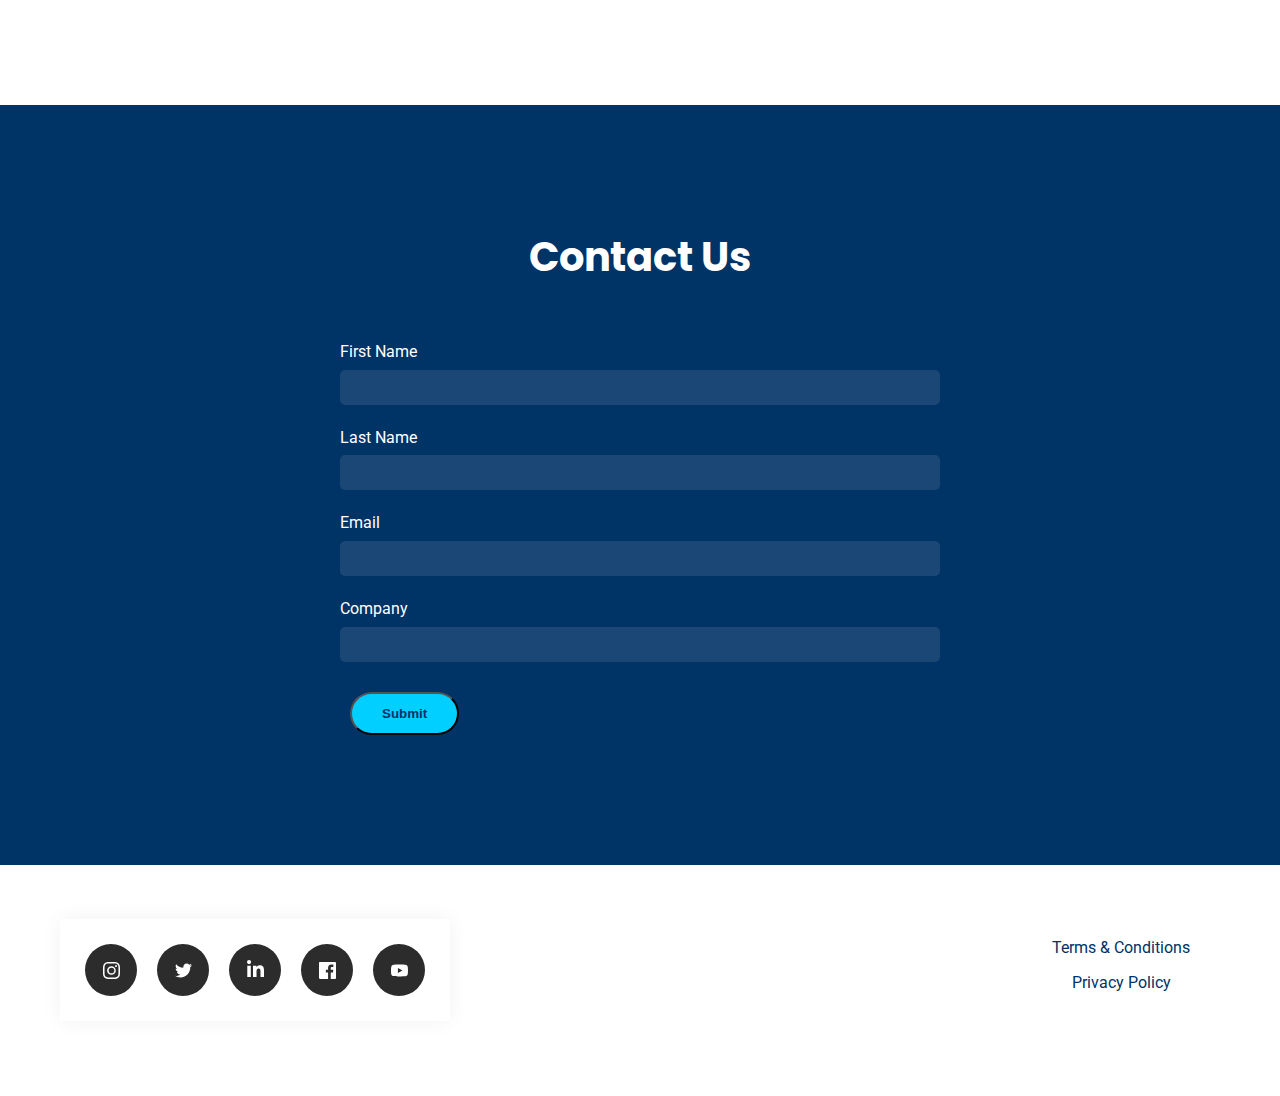
==== commit 175d127e: "Fixed Navigation" ====
--- a/index.html
+++ b/index.html
@@ -240,8 +240,8 @@
 
 <div class="footer-links">
   <ul>
-    <li><a href="vayavya.ai/terms_and_conditions">Terms & Conditions</a></li>
-    <li><a href="vayavya.ai/privacy_policy">Privacy Policy</a></li>
+    <li><a href="/vayavya.ai/terms_and_conditions">Terms & Conditions</a></li>
+    <li><a href="/vayavya.ai/privacy_policy">Privacy Policy</a></li>
   </ul>
 </div>
   </footer>
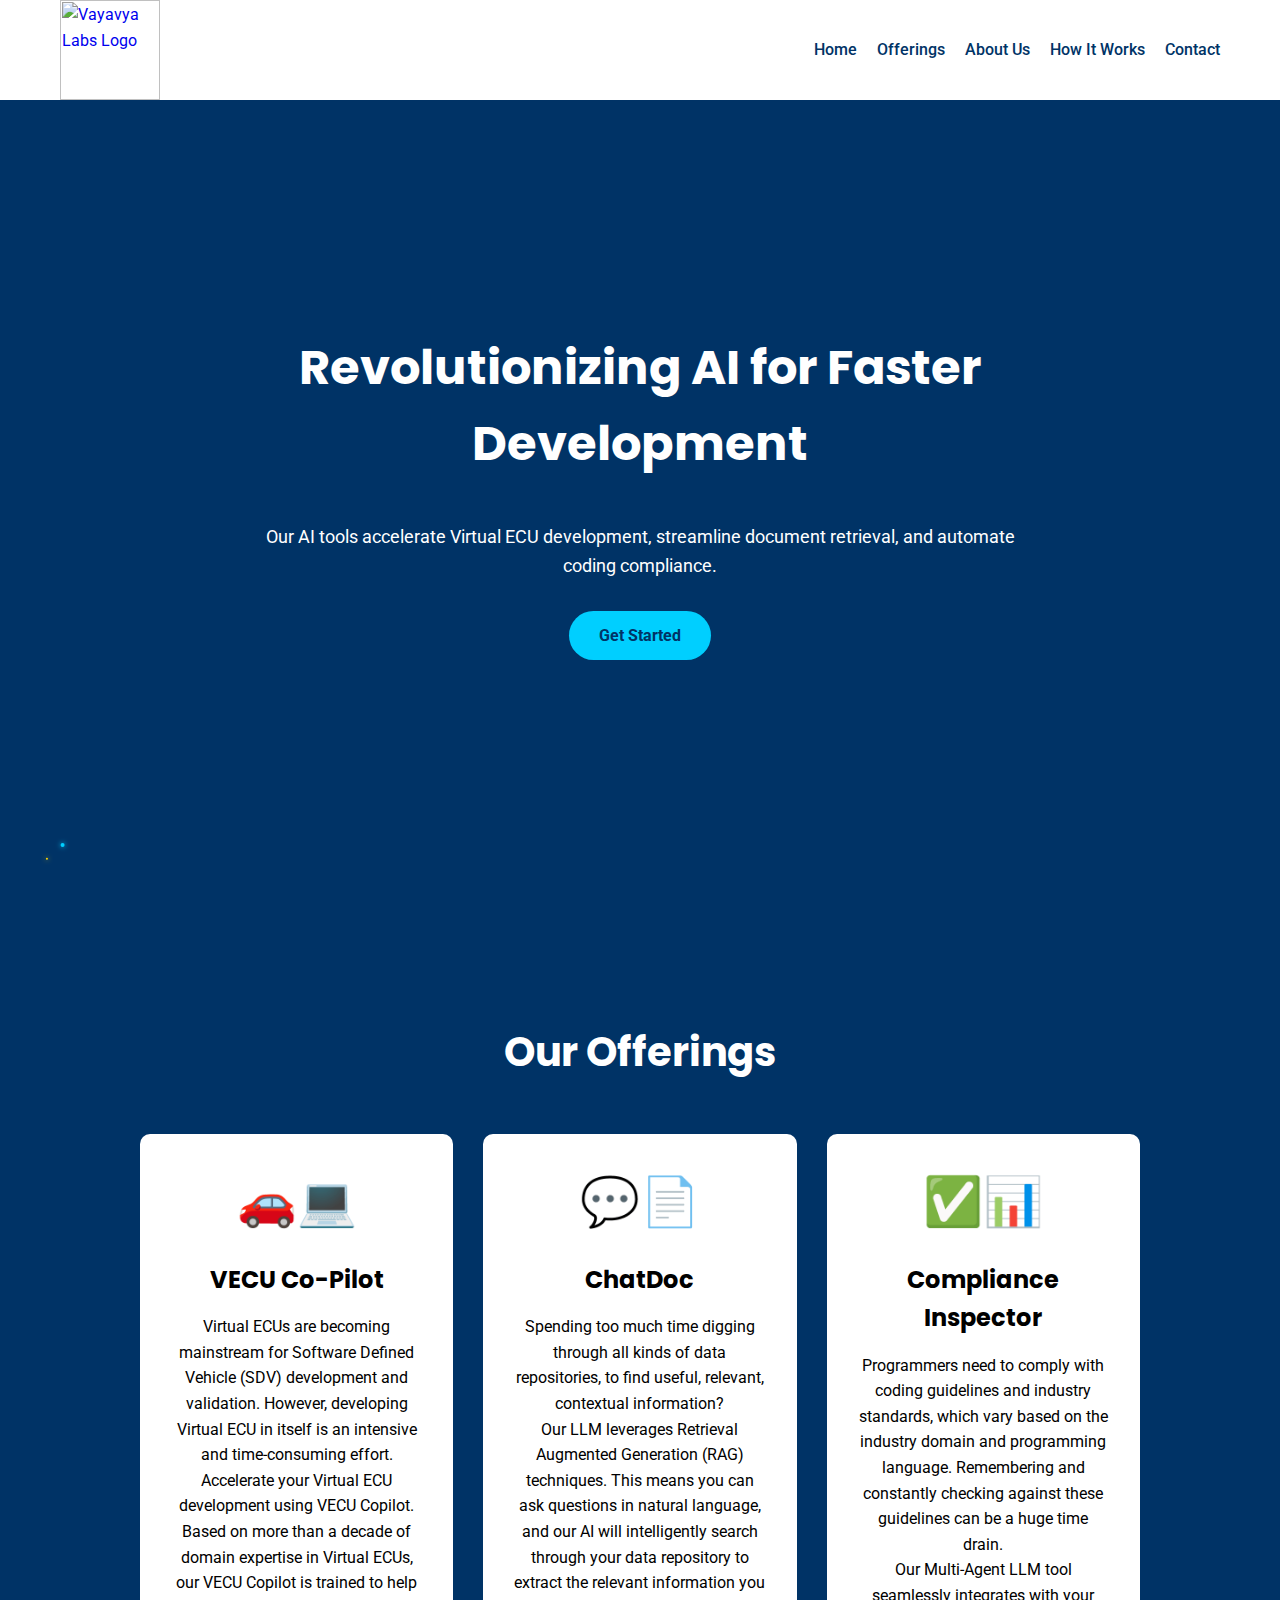
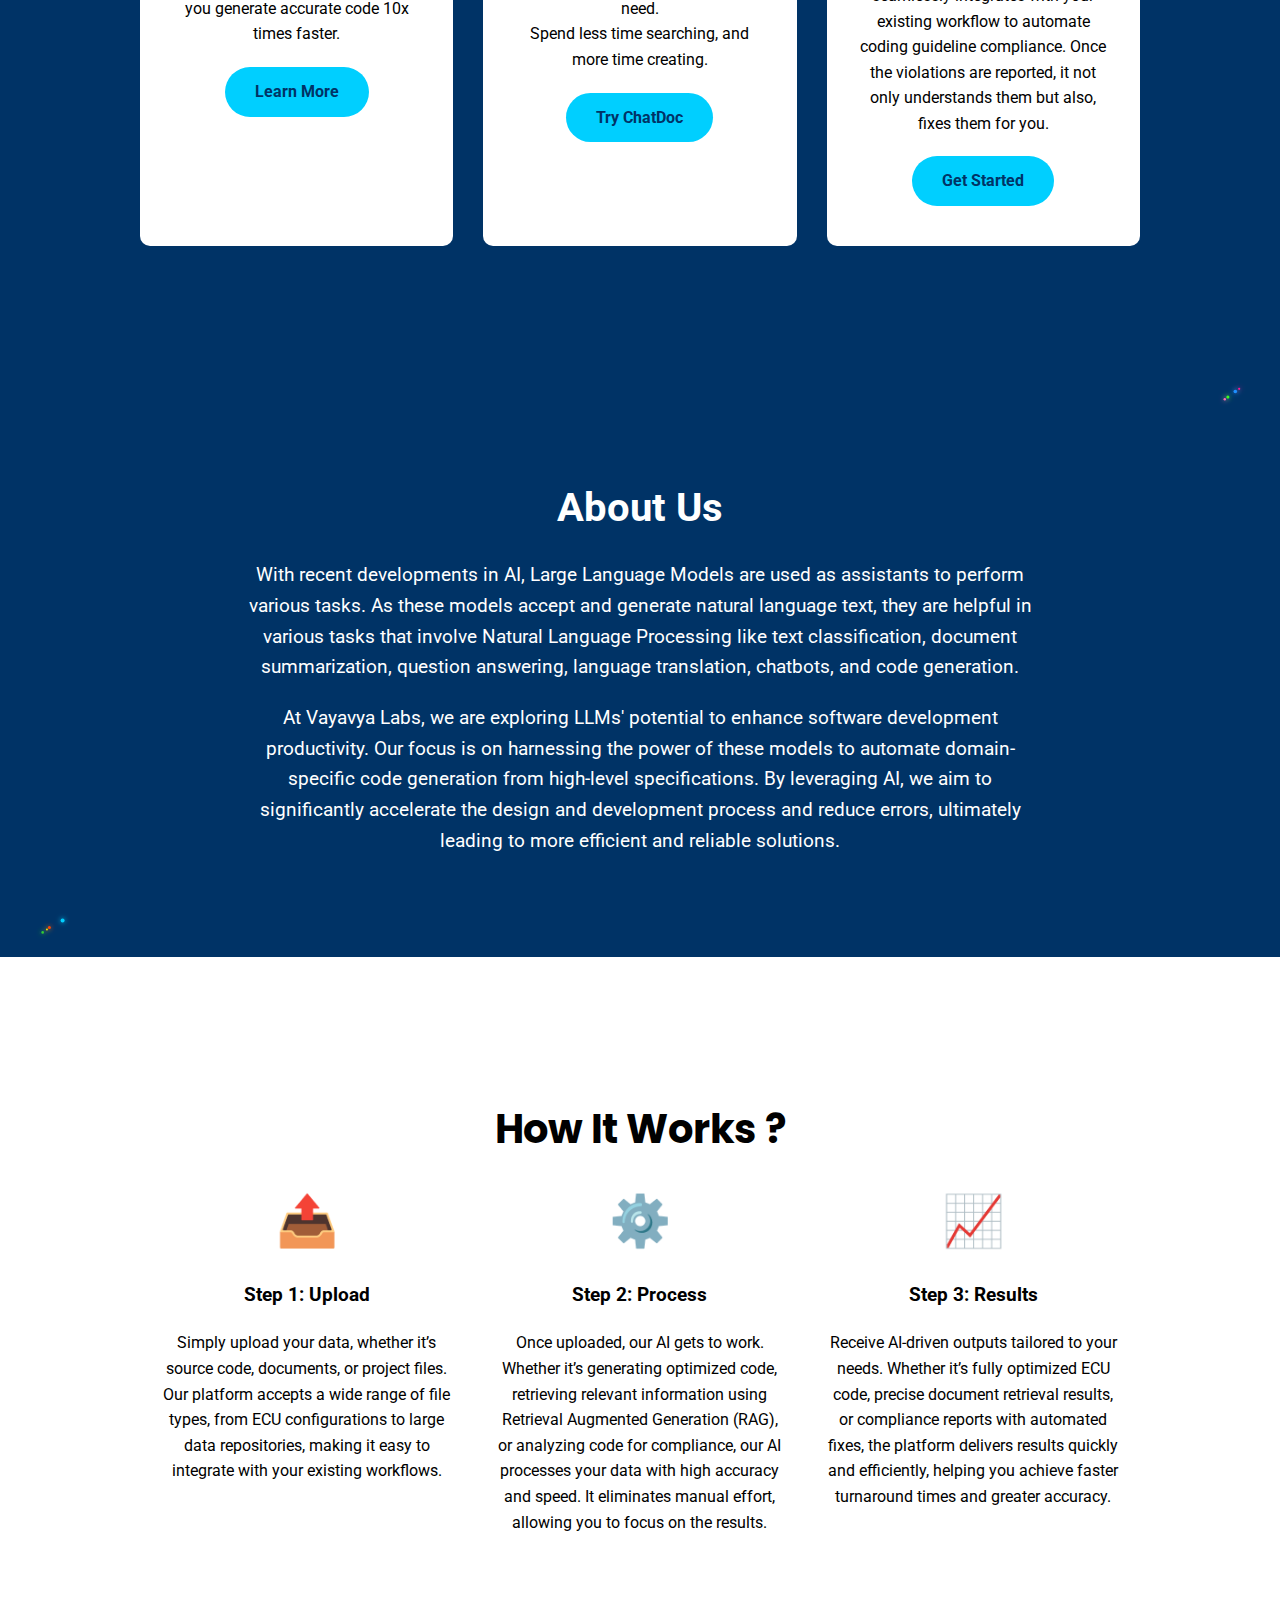
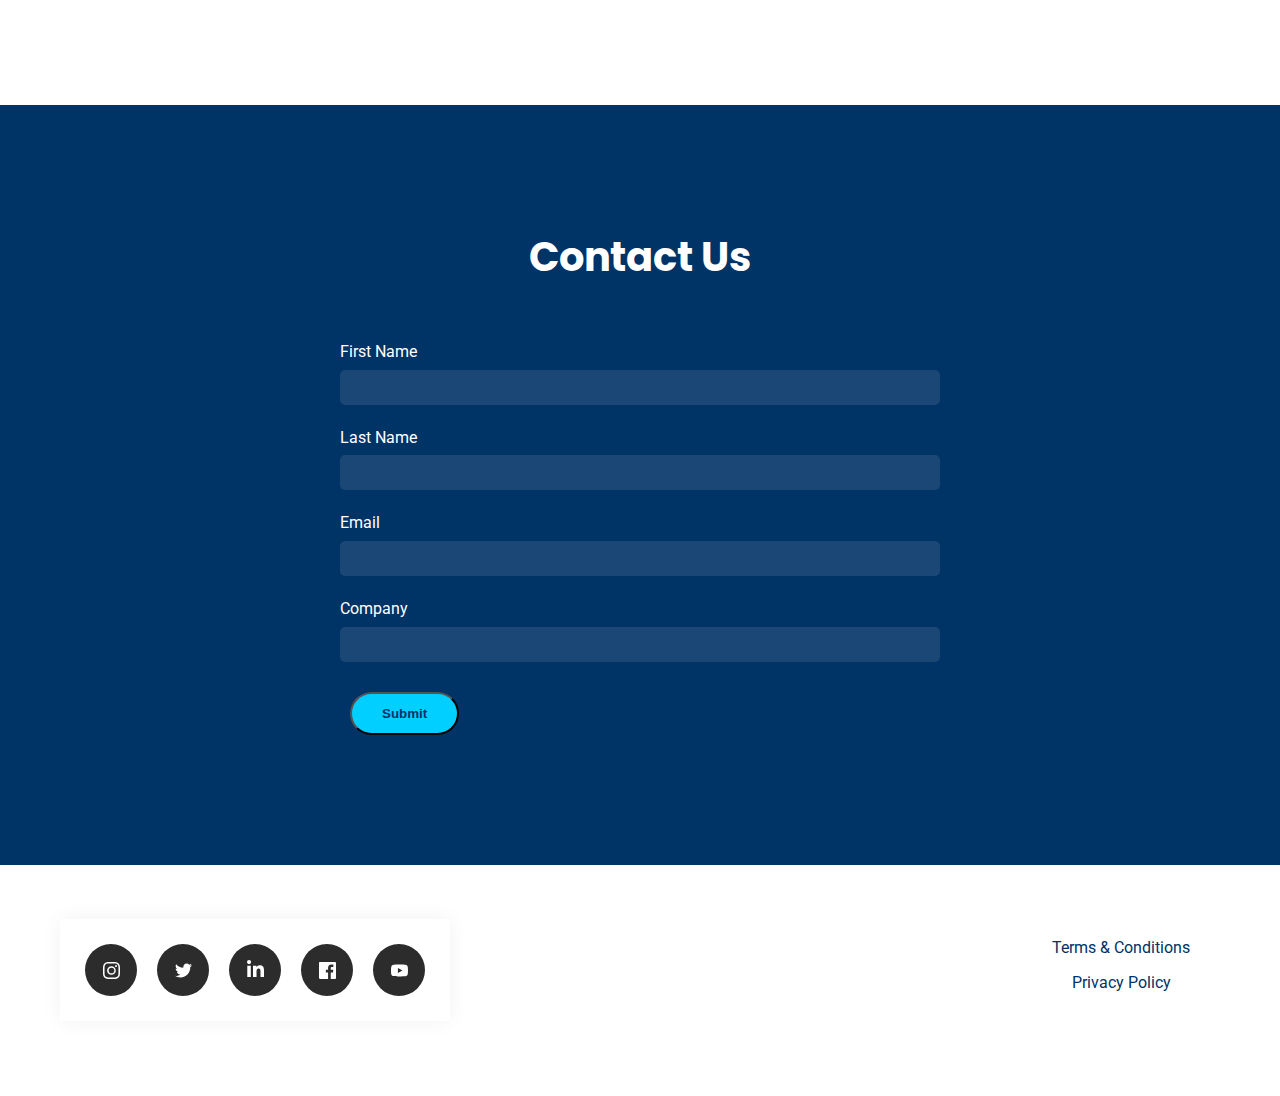
==== commit f89bbbca: "added some comments" ====
--- a/index.html
+++ b/index.html
@@ -186,7 +186,7 @@
     <section id="contact" class="section">
       <div class="container">
         <h2 class="section-title">Contact Us</h2>
-        <form class="contact-form" action="https://formspree.io/f/xnnqadod" method="POST">
+        <form class="contact-form" action="https://formspree.io/f/xnnqadod" method="POST"> <!--Edit End-Point as per Formspree Account.-->
           <div class="form-group">
             <label for="firstName">First Name</label>
             <input type="text" id="firstName" name="firstName" required>
